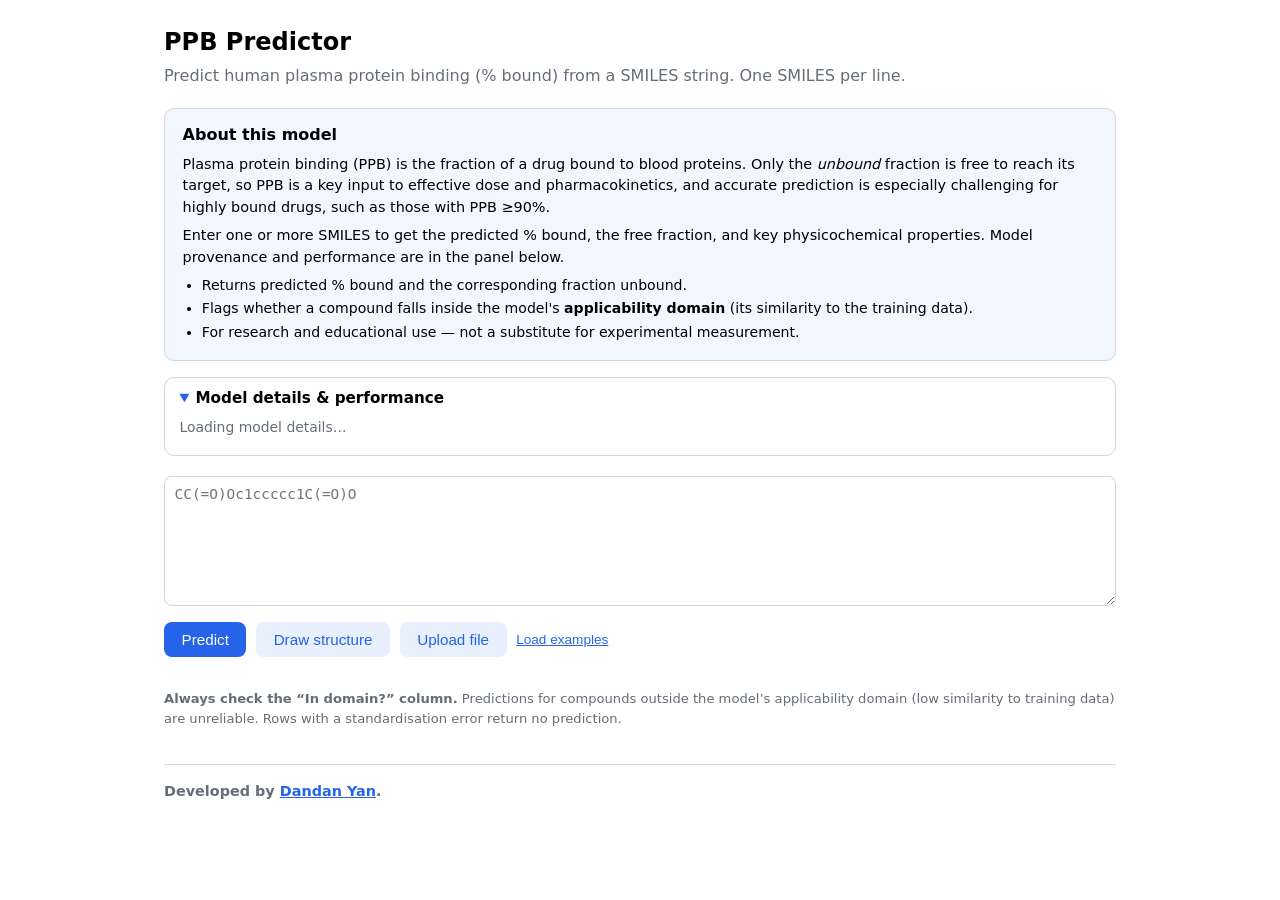
==== docs/index.html @ bd8d780d "Moved static pages out of container and to GitHub Pages" ====
<!doctype html>
<html lang="en">
<head>
<meta charset="utf-8" />
<meta name="viewport" content="width=device-width, initial-scale=1" />
<title>PPB Predictor — Plasma Protein Binding from SMILES</title>
<style>
  :root { color-scheme: light dark; --edge: #d0d7de; --muted: #656d76; --accent: #2563eb; }
  * { box-sizing: border-box; }
  body { font-family: system-ui, -apple-system, Segoe UI, Roboto, sans-serif;
         max-width: 1000px; margin: 0 auto; padding: 1.5rem; line-height: 1.5; }
  h1 { margin: 0 0 .25rem; font-size: 1.5rem; }
  p.sub { color: var(--muted); margin: 0 0 1.25rem; }
  textarea { width: 100%; min-height: 130px; font-family: ui-monospace, monospace;
             font-size: .9rem; padding: .6rem; border: 1px solid var(--edge); border-radius: 8px; }
  .row { display: flex; gap: .6rem; align-items: center; flex-wrap: wrap; margin: .6rem 0 1rem; }
  button { background: var(--accent); color: #fff; border: 0; border-radius: 8px;
           padding: .55rem 1.1rem; font-size: .95rem; cursor: pointer; }
  button.secondary { background: rgba(37,99,235,.10); color: var(--accent); }
  button:disabled { opacity: .6; cursor: default; }
  .link { background: none; color: var(--accent); padding: 0; font-size: .85rem; text-decoration: underline; }
  .results-wrap { overflow-x: auto; }
  table { border-collapse: collapse; width: 100%; font-size: .85rem; margin-top: 1rem; }
  th, td { border: 1px solid var(--edge); padding: .4rem .5rem; text-align: left; white-space: nowrap; }
  th { background: rgba(127,127,127,.08); cursor: help; }
  td.smiles { font-family: ui-monospace, monospace; max-width: 220px;
              overflow: hidden; text-overflow: ellipsis; }
  td.struct { padding: 2px; }
  td.struct svg { display: block; width: 120px; height: 80px; }
  td.num { text-align: right; font-variant-numeric: tabular-nums; }
  th.driver, td.driver { background: rgba(37,99,235,.09); }
  td.driver { font-weight: 600; color: var(--accent); }
  .pill { display: inline-block; padding: .1rem .5rem; border-radius: 999px; font-size: .74rem; font-weight: 600; }
  .in { background: #dcfce7; color: #166534; }
  .out { background: #fee2e2; color: #991b1b; }
  .bad { background: #fef9c3; color: #854d0e; }
  .b-high { background: #fee2e2; color: #991b1b; }
  .b-mod  { background: #fef9c3; color: #854d0e; }
  .b-low  { background: #dbeafe; color: #1e40af; }
  .note { color: var(--muted); font-size: .82rem; margin-top: 1rem; }
  .err { color: #991b1b; font-size: .9rem; }
  .intro { background: rgba(37,99,235,.06); border: 1px solid var(--edge);
           border-radius: 10px; padding: .9rem 1.1rem; margin: 0 0 1rem; }
  .intro h2 { font-size: 1rem; margin: 0 0 .4rem; }
  .intro p { margin: .4rem 0; font-size: .9rem; }
  .intro ul { margin: .4rem 0 0; padding-left: 1.2rem; font-size: .88rem; }
  .intro li { margin: .15rem 0; }
  details.card { border: 1px solid var(--edge); border-radius: 10px;
                 padding: .6rem .9rem; margin: 0 0 1.25rem; }
  details.card summary { cursor: pointer; font-weight: 600; font-size: .95rem; }
  /* Blue disclosure triangles so the expandable panels read as clickable. */
  details.card summary::marker,
  .legend summary::marker { color: var(--accent); }
  details.card summary::-webkit-details-marker,
  .legend summary::-webkit-details-marker { color: var(--accent); }
  details.card p { margin: .45rem 0; font-size: .87rem; }
  .perf { margin: .6rem 0 .2rem; }
  .perf h4 { margin: .7rem 0 .35rem; font-size: .8rem; color: var(--muted); font-weight: 600; }
  #parity { margin: .4rem 0 .2rem; }
  svg.parity { width: 100%; max-width: 480px; height: auto; display: block; }
  .legend { margin-top: .7rem; font-size: .8rem; color: var(--muted); }
  .legend summary { cursor: pointer; font-weight: 600; }
  .legend-body { margin-top: .4rem; }
  .legend b { color: inherit; font-weight: 600; }
  .sketcher { margin: 0 0 1rem; }
  #jsme_container { border: 1px solid var(--edge); border-radius: 8px; width: 380px; max-width: 100%; }
  .toolbar { display: flex; gap: .5rem; align-items: center; margin-top: 1rem; }
  footer { margin-top: 2.25rem; border-top: 1px solid var(--edge);
           padding-top: 1rem; font-size: .8rem; color: var(--muted); }
  footer a { color: var(--accent); }
  .dev { margin: 0 0 .5rem; font-size: .9rem; font-weight: 600; color: inherit; }
  .credits { margin: .4rem 0 0; padding-left: 1.1rem; }
  .credits li { margin: .2rem 0; }
</style>
</head>
<body>
  <h1>PPB Predictor</h1>
  <p class="sub">Predict human plasma protein binding (% bound) from a SMILES string.
     One SMILES per line.</p>

  <section class="intro">
    <h2>About this model</h2>
    <p>Plasma protein binding (PPB) is the fraction of a drug bound to blood
      proteins. Only the <em>unbound</em> fraction is free to reach its target,
      so PPB is a key input to effective dose and pharmacokinetics, and accurate prediction is especially challenging for highly bound drugs, such as those with PPB ≥90%.</p>
    <p>Enter one or more SMILES to get the predicted % bound, the free fraction,
      and key physicochemical properties. Model provenance and performance are in
      the panel below.</p>
    <ul>
      <li>Returns predicted % bound and the corresponding fraction unbound.</li>
      <li>Flags whether a compound falls inside the model's <strong>applicability
        domain</strong> (its similarity to the training data).</li>
      <li>For research and educational use — not a substitute for experimental
        measurement.</li>
    </ul>
  </section>

  <details class="card" open>
    <summary>Model details &amp; performance</summary>
    <div id="modelinfo"><p class="sub">Loading model details…</p></div>
  </details>

  <textarea id="input" spellcheck="false" placeholder="CC(=O)Oc1ccccc1C(=O)O"></textarea>
  <div class="row">
    <button id="go">Predict</button>
    <button class="secondary" id="draw" type="button">Draw structure</button>
    <button class="secondary" id="upload" type="button">Upload file</button>
    <button class="link" id="example" type="button">Load examples</button>
    <input id="file" type="file" accept=".smi,.csv,.txt" hidden />
    <span id="status" class="sub"></span>
  </div>

  <div class="sketcher" id="sketcher" style="display:none">
    <div id="jsme_container"></div>
    <div class="row" style="margin:.5rem 0 0">
      <button class="secondary" id="insert" type="button">Insert SMILES ↑</button>
      <span class="sub">Draw a molecule, then insert it into the box above.</span>
    </div>
  </div>

  <div id="error" class="err"></div>

  <div class="toolbar" id="toolbar" style="display:none">
    <button class="secondary" id="csv" type="button">Download CSV</button>
    <span id="status2" class="sub"></span>
  </div>
  <div class="results-wrap"><div id="results"></div></div>
  <details class="legend" id="legend" style="display:none">
    <summary>Column guide</summary>
    <div class="legend-body">
      <b>PPB (% bound)</b>: predicted % bound (0–100); banded Low/Moderate/High (≥90% = high).
      <b>Unbound (%)</b>: 100 − PPB.
      <b>MW</b> mol. weight · <b>LogP</b> lipophilicity (key PPB driver) · <b>TPSA</b> polar surface area (Å²).
      <b>Max train similarity</b>: Tanimoto (0–1) to nearest training compound.
      <b>In domain?</b>: clears the applicability-domain threshold.
    </div>
  </details>

  <p class="note">
    <strong>Always check the “In domain?” column.</strong> Predictions for compounds
    outside the model’s applicability domain (low similarity to training data) are
    unreliable. Rows with a standardisation error return no prediction.
  </p>

  <footer id="footer">
    <p class="dev">Developed by
      <a href="https://github.com/ddyan7" target="_blank" rel="noopener">Dandan Yan</a>.</p>
    <span id="provenance"></span>
  </footer>

<script>
const EXAMPLES = [
  "CC(=O)Oc1ccccc1C(=O)O",          // aspirin
  "CC(C)Cc1ccc(cc1)C(C)C(=O)O",     // ibuprofen
  "CN1C=NC2=C1C(=O)N(C(=O)N2C)C",   // caffeine
];

const $ = (id) => document.getElementById(id);

// The static UI is hosted on GitHub Pages; the API runs in Azure Container Apps.
// Anything but localhost → the Azure app; localhost → a local uvicorn for dev.
const API_BASE = /^(localhost|127\.0\.0\.1)$/.test(location.hostname)
    ? "http://localhost:7860"                       // local dev (uvicorn)
    : "https://ppb-model-app.salmonrock-114cd24a.australiasoutheast.azurecontainerapps.io";
const api = (path) => API_BASE + path;

// ---- JSME structure editor (loaded from CDN; see <script src> below) ----------
function jsmeOnLoad() {
  window.__jsmeReady = true;
  if (window.__jsmeWantShow) initJsme();
}
function initJsme() {
  if (window.__jsmeApplet || typeof JSApplet === "undefined") return;
  window.__jsmeApplet = new JSApplet.JSME("jsme_container", "380px", "300px", { options: "newLook" });
}
$("draw").addEventListener("click", () => {
  const box = $("sketcher");
  const show = box.style.display === "none";
  box.style.display = show ? "block" : "none";
  $("draw").textContent = show ? "Hide editor" : "Draw structure";
  if (show) { window.__jsmeReady ? initJsme() : (window.__jsmeWantShow = true); }
});
$("insert").addEventListener("click", () => {
  if (!window.__jsmeApplet) return;
  const smi = window.__jsmeApplet.smiles();
  if (!smi) return;
  const ta = $("input");
  ta.value = ta.value.trim() ? ta.value.replace(/\s*$/, "") + "\n" + smi : smi;
});

// ---- File upload (.smi / .csv / .txt): take first token per line -------------
$("upload").addEventListener("click", () => $("file").click());
$("file").addEventListener("change", async (e) => {
  const f = e.target.files[0];
  if (!f) return;
  const text = await f.text();
  let smis = text.split(/\r?\n/).map(l => l.trim()).filter(Boolean)
                 .map(l => l.split(/[,\t\s]+/)[0]).filter(Boolean);
  if (smis.length && /^smiles$/i.test(smis[0])) smis.shift();  // drop a header
  $("input").value = smis.join("\n");
  $("status").textContent = `Loaded ${smis.length} SMILES from ${f.name}`;
  e.target.value = "";
});

$("example").addEventListener("click", () => { $("input").value = EXAMPLES.join("\n"); });

// ---- Model details panel ------------------------------------------------------
async function loadModelInfo() {
  try {
    const r = await fetch(api("/api/model-info"));
    if (!r.ok) return;
    const m = await r.json();
    $("modelinfo").innerHTML = `
      <p><strong>Target:</strong> ${m.target}</p>
      <p><strong>Method:</strong> ${m.method}</p>
      <p><strong>Training data:</strong> ${m.training_data} — ${m.n_train} molecules.</p>
      ${perfChart(m.metrics, m.test_set, m.conformal_coverage)}
      <p><a href="${API_BASE}/docs" target="_blank" rel="noopener">REST API documentation</a>
         · Code: ${m.license_code} · Data: ${m.license_data}</p>`;
    renderParity();  // fills the #parity container from the held-out test points
    const repoLink = /github\.com\/.+/.test(m.repo)
      ? ` · <a href="${m.repo}" target="_blank" rel="noopener">Source code</a>` : "";
    const credits = (m.attribution || []).map(a => `<li>${a}</li>`).join("");
    $("provenance").innerHTML =
      `${m.citation}${repoLink}` +
      (credits ? `<ul class="credits">${credits}</ul>` : "");
  } catch (e) { /* non-fatal */ }
}

// Performance layout: the predicted-vs-observed parity plot (filled by
// renderParity) plus a one-line error summary. Three metrics don't warrant a
// chart, so they're stated inline.
function perfChart(t, testSet, calib) {
  return `
    <div class="perf">
      <h4>Predicted vs. observed, log fraction unbound — held-out ${testSet}</h4>
      <div id="parity"></div>
      <p class="sub">Held-out error (% bound): MAE ${t.MAE}, RMSE ${t.RMSE},
         Spearman ρ ${t.Spearman}; high-binding (≥90%) MAE ${t.high_binding_MAE}.
         Calibration ${calib}.</p>
    </div>`;
}

// Draw a parity (predicted-vs-observed) scatter from the real test points.
// Colours follow the page text (currentColor) so it works in light/dark.
async function renderParity() {
  const el = $("parity");
  if (!el) return;
  let data;
  try {
    const r = await fetch("parity_test.json");
    if (!r.ok) return;
    data = await r.json();
  } catch (e) { return; }

  // Plot in log10(fraction unbound): fu = (100 - PPB)/100. This is the standard
  // PPB space — it spreads the dense high-binding region along the diagonal
  // instead of crushing it into a corner. More negative = more strongly bound.
  const logfu = ppb => Math.log10(Math.min(1, Math.max(1e-4, (100 - ppb) / 100)));
  const lo = data.points.map(([o]) => logfu(o));
  const lp = data.points.map(([, p]) => logfu(p));
  const axMin = Math.max(-4, Math.floor(Math.min(...lo, ...lp)));  // e.g. -3

  const W = 470, H = 360, ml = 50, mr = 14, mt = 14, mb = 46;
  const pw = W - ml - mr, ph = H - mt - mb;
  const sx = v => ml + ((v - axMin) / (0 - axMin)) * pw;   // axMin→left, 0→right
  const sy = v => mt + (1 - (v - axMin) / (0 - axMin)) * ph; // 0→top, axMin→bottom
  const ticks = [];
  for (let t = axMin; t <= 0; t++) ticks.push(t);

  const grid = ticks.map(t => `
    <line x1="${sx(t)}" y1="${mt}" x2="${sx(t)}" y2="${mt + ph}" class="grid"/>
    <line x1="${ml}" y1="${sy(t)}" x2="${ml + pw}" y2="${sy(t)}" class="grid"/>
    <text x="${sx(t)}" y="${mt + ph + 16}" text-anchor="middle" class="ax">${t}</text>
    <text x="${ml - 8}" y="${sy(t) + 4}" text-anchor="end" class="ax">${t}</text>`).join("");
  // Opacity encodes distance from training data (max similarity): points less
  // similar to the training set are fainter, so "how far out of domain" is visible
  // continuously, while hue (blue/orange) still marks the in/out AD decision.
  const pts = data.points.map(([o, p, ad, sim]) => {
    const op = Math.max(0.2, Math.min(0.85, 0.2 + 0.65 * (sim ?? 0)));
    return `<circle cx="${sx(logfu(p)).toFixed(1)}" cy="${sy(logfu(o)).toFixed(1)}" r="3" ` +
           `class="pt${ad ? "" : " out"}" style="fill-opacity:${op.toFixed(2)}"/>`;
  }).join("");
  const m = data.metrics;

  el.innerHTML = `
  <svg viewBox="0 0 ${W} ${H}" class="parity" role="img"
       aria-label="Predicted versus observed log fraction-unbound parity plot on the held-out test set">
    <style>
      .parity .grid { stroke: currentColor; stroke-opacity: .12; }
      .parity .ax { fill: currentColor; font-size: 11px; opacity: .8; }
      .parity .axlab { fill: currentColor; font-size: 12px; font-weight: 600; }
      .parity .ident { stroke: #dc2626; stroke-width: 2; stroke-dasharray: 6 5; }
      .parity .pt { fill: #2563eb; fill-opacity: .5; }
      .parity .pt.out { fill: #f59e0b; fill-opacity: .65; }
      .parity .legbox { fill: currentColor; fill-opacity: .06; stroke: currentColor; stroke-opacity: .25; }
    </style>
    ${grid}
    <rect x="${ml}" y="${mt}" width="${pw}" height="${ph}" fill="none" stroke="currentColor" stroke-opacity=".3"/>
    <line x1="${sx(axMin)}" y1="${sy(axMin)}" x2="${sx(0)}" y2="${sy(0)}" class="ident"/>
    ${pts}
    <text class="axlab" x="${ml + pw / 2}" y="${H - 8}" text-anchor="middle">Predicted log₁₀(fu)</text>
    <text class="axlab" transform="translate(13 ${mt + ph / 2}) rotate(-90)" text-anchor="middle">Observed log₁₀(fu)</text>
    <rect class="legbox" x="${ml + pw - 150}" y="${mt + ph - 58}" width="140" height="50" rx="6"/>
    <text class="ax" x="${ml + pw - 140}" y="${mt + ph - 38}">R² = ${m.R2_logfu}</text>
    <text class="ax" x="${ml + pw - 140}" y="${mt + ph - 20}">RMSE = ${m.RMSE_logfu} log units</text>
  </svg>
  <p class="sub" style="margin-top:.3rem">n=${data.n} held-out test, log₁₀(fu);
     toward −4 (bottom-left) = more strongly bound. Dashed = perfect prediction. Orange =
     out-of-domain (${m.n_out}; they scatter more, MAE ${m.MAE_out} vs ${m.MAE_in});
     fainter = less similar to training.</p>`;
}
loadModelInfo();

// ---- Prediction ---------------------------------------------------------------
$("go").addEventListener("click", async () => {
  const smiles = $("input").value.split("\n").map(s => s.trim()).filter(Boolean);
  $("error").textContent = "";
  clearResults();
  if (!smiles.length) { $("error").textContent = "Enter at least one SMILES."; return; }

  $("go").disabled = true;
  $("status").textContent = "Predicting…";
  try {
    const resp = await fetch(api("/api/predict"), {
      method: "POST",
      headers: { "Content-Type": "application/json" },
      body: JSON.stringify({ smiles }),
    });
    if (!resp.ok) {
      const body = await resp.json().catch(() => ({}));
      throw new Error(body.detail || `Request failed (${resp.status})`);
    }
    const data = await resp.json();
    window.__lastRows = data.predictions;
    render(data.predictions);
    $("status").textContent = "";
    $("status2").textContent = `${data.count} prediction(s)`;
  } catch (e) {
    $("error").textContent = e.message;
    $("status").textContent = "";
  } finally {
    $("go").disabled = false;
  }
});

function clearResults() {
  $("results").innerHTML = "";
  $("toolbar").style.display = "none";
  $("legend").style.display = "none";
  $("status2").textContent = "";
}

function fmt(x, digits) {
  return (x === null || x === undefined) ? "—" : Number(x).toFixed(digits);
}
// fraction (0–1) → percent, preserving null so fmt() can show a dash.
function pct(x) { return (x === null || x === undefined) ? null : x * 100; }

function band(v) {
  if (v === null || v === undefined) return "";
  if (v >= 90) return `<span class="pill b-high">High</span>`;
  if (v >= 70) return `<span class="pill b-mod">Moderate</span>`;
  return `<span class="pill b-low">Low</span>`;
}
function domainCell(row) {
  if (row.status !== "ok") return `<span class="pill bad">error</span>`;
  return row.in_applicability_domain
    ? `<span class="pill in">yes</span>`
    : `<span class="pill out">no</span>`;
}
function structCell(row) {
  return row.svg ? `<td class="struct">${row.svg}</td>` : `<td class="struct">—</td>`;
}

function render(rows) {
  const head = `<tr>
    <th title="2D depiction of the standardised molecule">Structure</th>
    <th title="Input SMILES">SMILES</th>
    <th title="Predicted percent bound to plasma proteins (0–100%)">PPB (% bound)</th>
    <th title="Free, pharmacologically active fraction = 100 − PPB">Unbound (%)</th>
    <th title="Molecular weight (g/mol)">MW</th>
    <th class="driver" title="Calculated lipophilicity (Crippen MolLogP) — the dominant PPB driver">LogP</th>
    <th title="Topological polar surface area (Å²)">TPSA</th>
    <th title="Max Tanimoto similarity (0–1) to any training molecule">Max train similarity</th>
    <th title="Within the model's applicability domain?">In domain?</th>
    <th title="SMILES standardisation result">Status</th></tr>`;
  const body = rows.map(r => `<tr>
    ${structCell(r)}
    <td class="smiles" title="${escapeHtml(r.input_smiles)}">${escapeHtml(r.input_smiles)}</td>
    <td class="num">${fmt(r.predicted_ppb, 1)} ${band(r.predicted_ppb)}</td>
    <td class="num">${fmt(pct(r.predicted_fraction_unbound), 1)}</td>
    <td class="num">${fmt(r.mw, 1)}</td>
    <td class="num driver">${fmt(r.logp, 2)}</td>
    <td class="num">${fmt(r.tpsa, 1)}</td>
    <td class="num">${fmt(r.max_training_similarity, 2)}</td>
    <td>${domainCell(r)}</td>
    <td>${escapeHtml(r.status)}</td></tr>`).join("");
  $("results").innerHTML = `<table>${head}${body}</table>`;
  $("toolbar").style.display = "flex";
  $("legend").style.display = "block";
}

// ---- CSV export ---------------------------------------------------------------
// One source of truth for CSV column names and their definitions (the same
// meanings shown as table tooltips / the on-page legend). ASCII-only so the
// comment header stays clean in Excel and other CSV readers.
const COL_DEFS = {
  input_smiles: "The SMILES you submitted",
  predicted_ppb: "Predicted percent bound to plasma proteins (0-100)",
  unbound_percent: "Free, pharmacologically active fraction = 100 - PPB",
  mw: "Molecular weight (g/mol)",
  logp: "Calculated lipophilicity (Crippen MolLogP); the dominant PPB driver",
  tpsa: "Topological polar surface area (Angstrom^2)",
  max_training_similarity: "Max Tanimoto similarity (0-1) to any training molecule",
  in_applicability_domain: "Within the applicability domain? predictions outside are unreliable",
  status: "SMILES standardisation result (ok / error code)",
};

$("csv").addEventListener("click", () => {
  const rows = window.__lastRows;
  if (!rows || !rows.length) return;
  const cols = Object.keys(COL_DEFS);
  const cell = (v) => {
    const s = (v === null || v === undefined) ? "" : String(v);
    return /[",\n]/.test(s) ? `"${s.replace(/"/g, '""')}"` : s;
  };
  const lines = rows.map(r => {
    const v = {
      input_smiles: r.input_smiles,
      predicted_ppb: r.predicted_ppb == null ? "" : r.predicted_ppb.toFixed(2),
      unbound_percent: r.predicted_fraction_unbound == null ? "" : (r.predicted_fraction_unbound * 100).toFixed(1),
      mw: r.mw ?? "", logp: r.logp ?? "", tpsa: r.tpsa ?? "",
      max_training_similarity: r.max_training_similarity == null ? "" : r.max_training_similarity.toFixed(3),
      in_applicability_domain: r.in_applicability_domain,
      status: r.status,
    };
    return cols.map(c => cell(v[c])).join(",");
  });
  // Prepend '#'-prefixed column definitions (pandas: read_csv(comment='#')).
  const legend = cols.map(c => `# ${c}: ${COL_DEFS[c]}`).join("\n");
  const csv = legend + "\n" + cols.join(",") + "\n" + lines.join("\n");
  const a = document.createElement("a");
  a.href = URL.createObjectURL(new Blob([csv], { type: "text/csv" }));
  a.download = "ppb_predictions.csv";
  a.click();
  URL.revokeObjectURL(a.href);
});

function escapeHtml(s) {
  return String(s).replace(/[&<>"']/g, c =>
    ({ "&": "&amp;", "<": "&lt;", ">": "&gt;", '"': "&quot;", "'": "&#39;" }[c]));
}
</script>
<script type="text/javascript" src="https://jsme-editor.github.io/dist/jsme/jsme.nocache.js"></script>
</body>
</html>
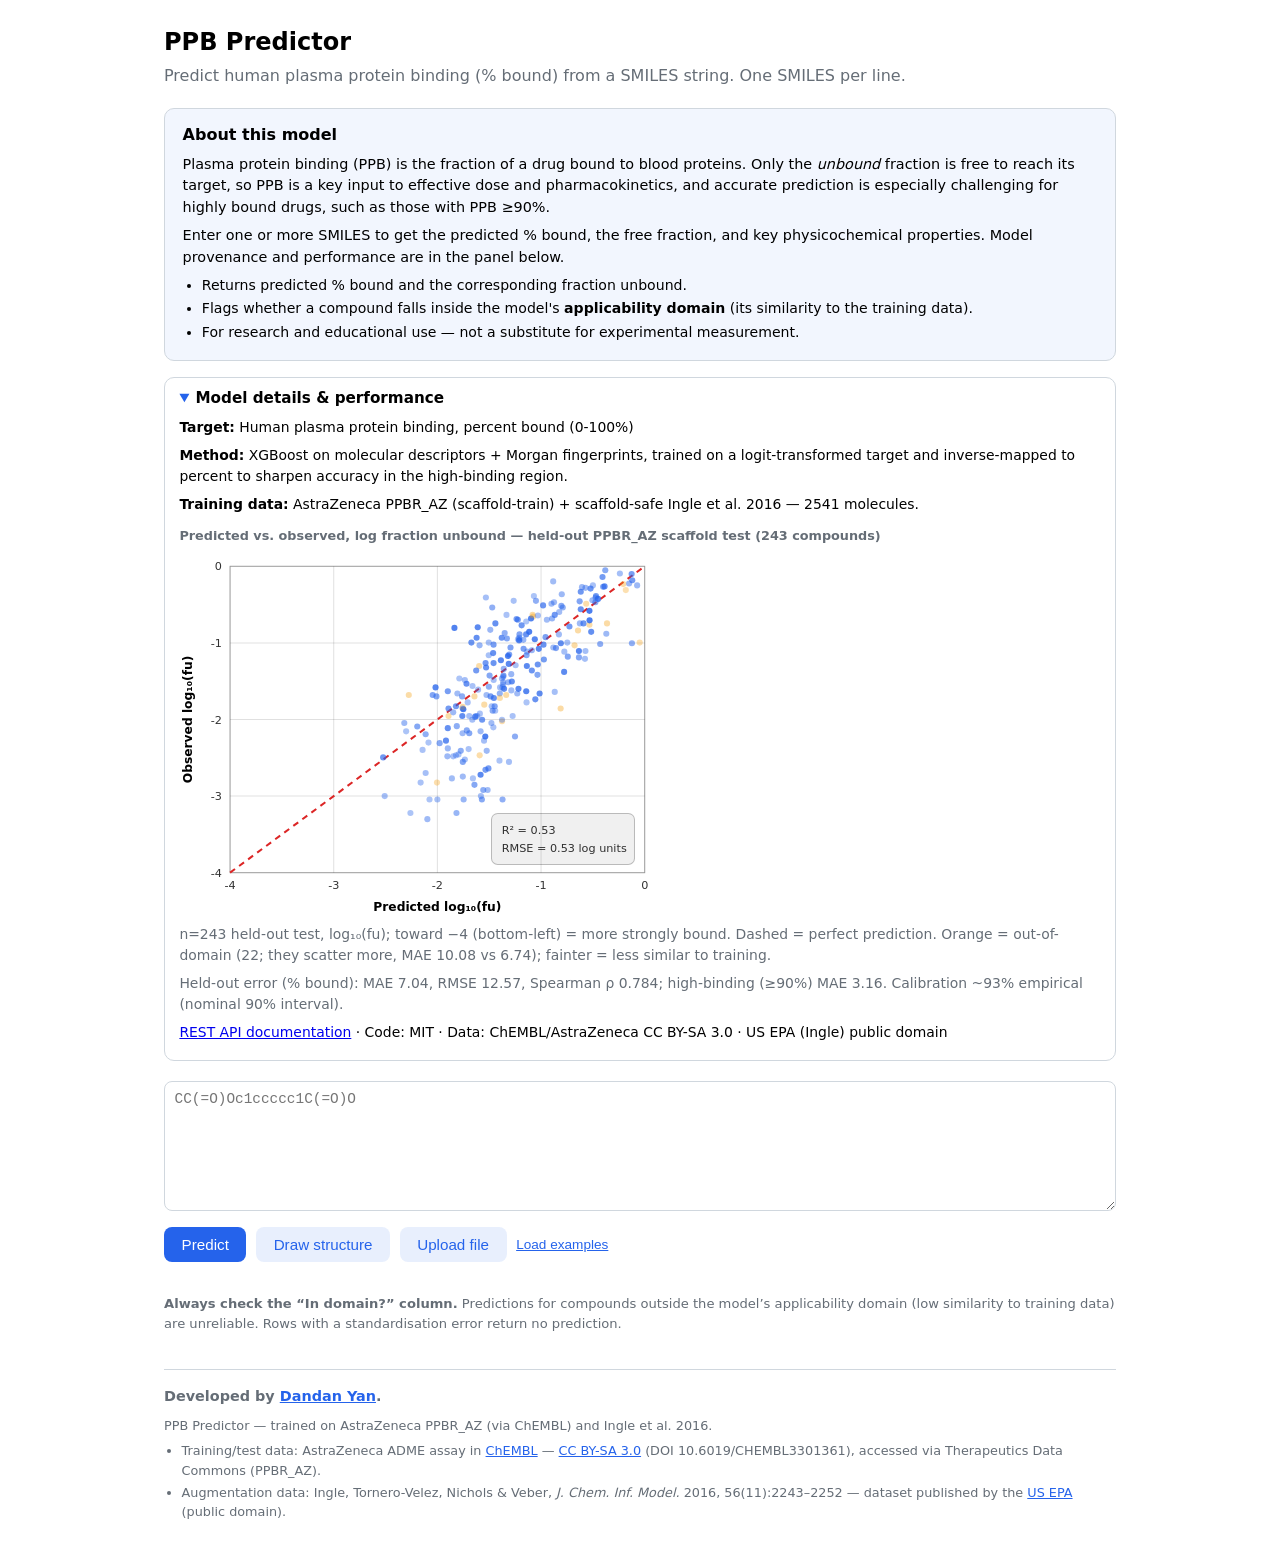
==== commit 2e6c881c: "Add model info to static files" ====
--- a/docs/index.html
+++ b/docs/index.html
@@ -164,6 +164,11 @@
     : "https://ppb-model-app.salmonrock-114cd24a.australiasoutheast.azurecontainerapps.io";
 const api = (path) => API_BASE + path;
 
+// Warm up the scale-to-zero Container App as early as possible (on page load) so
+// the first real prediction doesn't pay the cold-start image pull. Fire-and-forget;
+// failures are ignored (e.g. the API is briefly waking).
+fetch(api("/api/health"), { method: "GET", cache: "no-store" }).catch(() => {});
+
 // ---- JSME structure editor (loaded from CDN; see <script src> below) ----------
 function jsmeOnLoad() {
   window.__jsmeReady = true;
@@ -205,9 +210,12 @@
 $("example").addEventListener("click", () => { $("input").value = EXAMPLES.join("\n"); });
 
 // ---- Model details panel ------------------------------------------------------
+// Model provenance/metrics are static, so they're served from docs/model_info.json
+// (generated by scripts/export_model_info.py) rather than the API — the panel renders
+// instantly and doesn't depend on the Container App being awake.
 async function loadModelInfo() {
   try {
-    const r = await fetch(api("/api/model-info"));
+    const r = await fetch("model_info.json");
     if (!r.ok) return;
     const m = await r.json();
     $("modelinfo").innerHTML = `
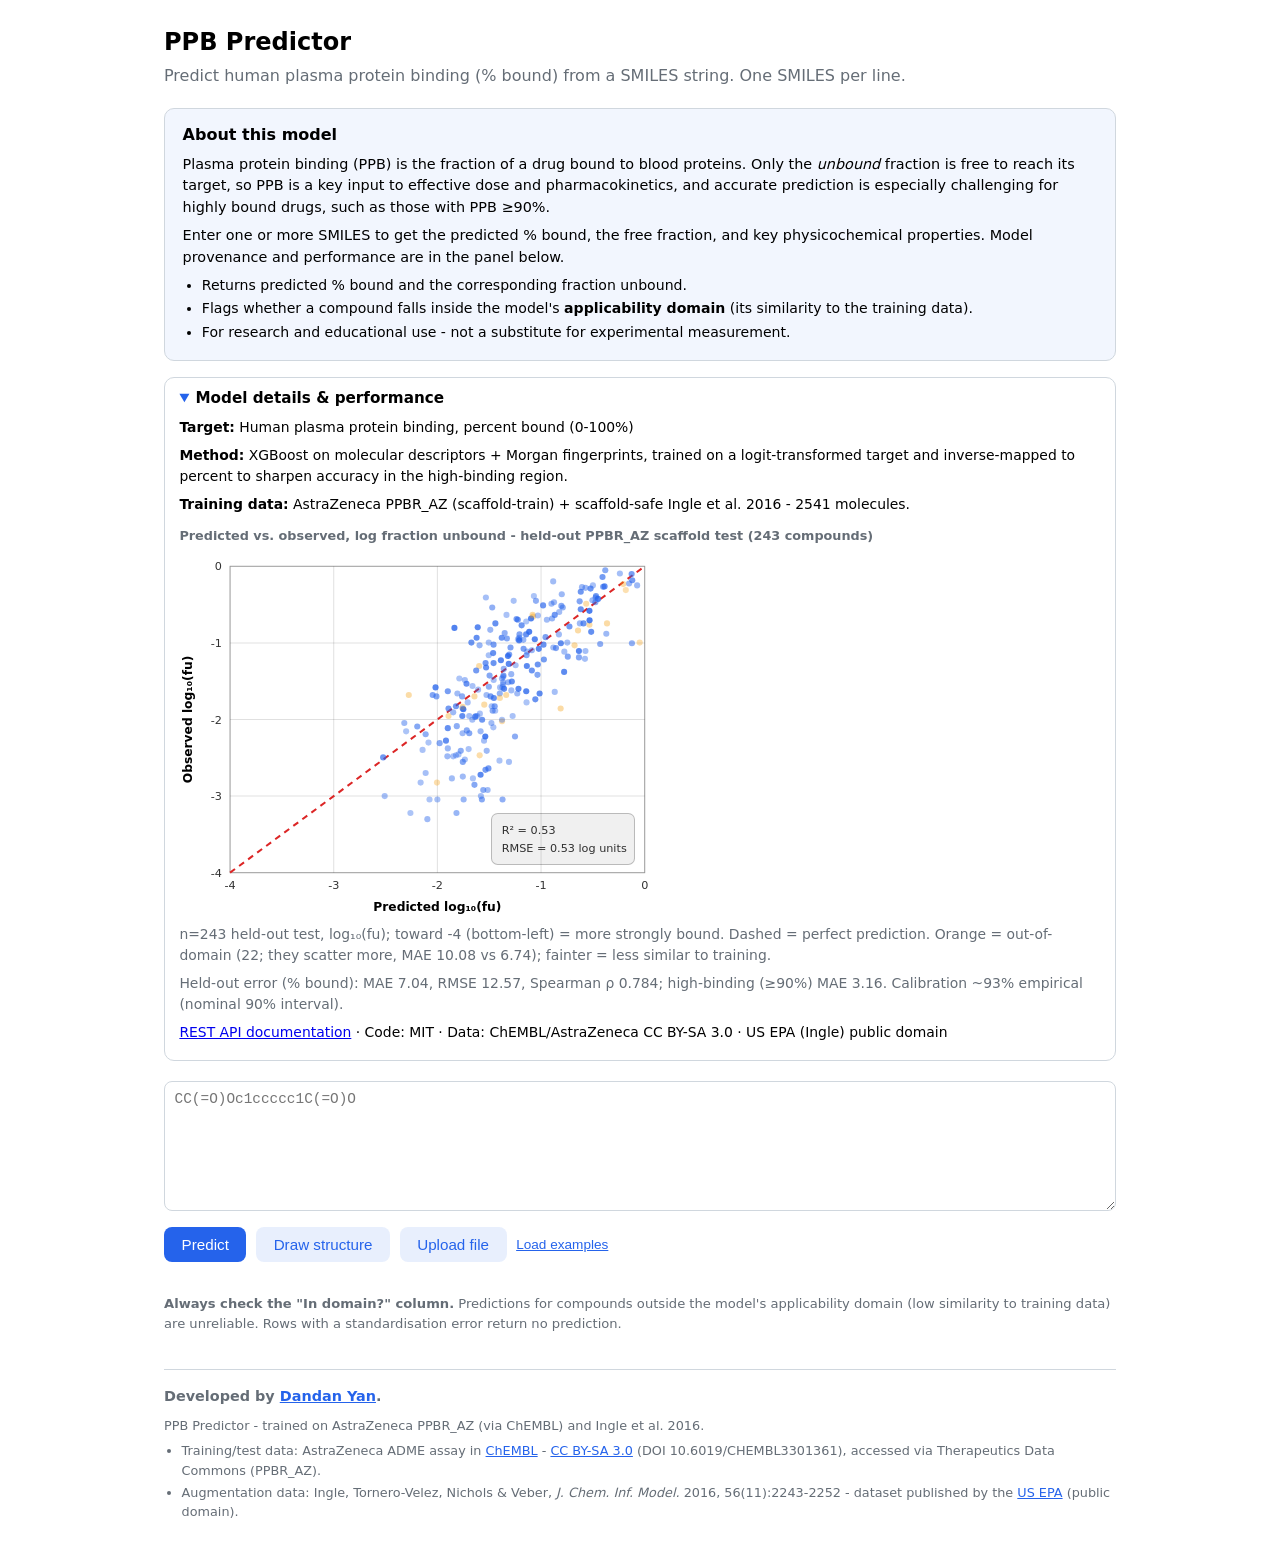
==== commit fc0690ac: "Split frontend into separate files and general cleanup" ====
--- a/docs/index.html
+++ b/docs/index.html
@@ -3,75 +3,8 @@
 <head>
 <meta charset="utf-8" />
 <meta name="viewport" content="width=device-width, initial-scale=1" />
-<title>PPB Predictor — Plasma Protein Binding from SMILES</title>
-<style>
-  :root { color-scheme: light dark; --edge: #d0d7de; --muted: #656d76; --accent: #2563eb; }
-  * { box-sizing: border-box; }
-  body { font-family: system-ui, -apple-system, Segoe UI, Roboto, sans-serif;
-         max-width: 1000px; margin: 0 auto; padding: 1.5rem; line-height: 1.5; }
-  h1 { margin: 0 0 .25rem; font-size: 1.5rem; }
-  p.sub { color: var(--muted); margin: 0 0 1.25rem; }
-  textarea { width: 100%; min-height: 130px; font-family: ui-monospace, monospace;
-             font-size: .9rem; padding: .6rem; border: 1px solid var(--edge); border-radius: 8px; }
-  .row { display: flex; gap: .6rem; align-items: center; flex-wrap: wrap; margin: .6rem 0 1rem; }
-  button { background: var(--accent); color: #fff; border: 0; border-radius: 8px;
-           padding: .55rem 1.1rem; font-size: .95rem; cursor: pointer; }
-  button.secondary { background: rgba(37,99,235,.10); color: var(--accent); }
-  button:disabled { opacity: .6; cursor: default; }
-  .link { background: none; color: var(--accent); padding: 0; font-size: .85rem; text-decoration: underline; }
-  .results-wrap { overflow-x: auto; }
-  table { border-collapse: collapse; width: 100%; font-size: .85rem; margin-top: 1rem; }
-  th, td { border: 1px solid var(--edge); padding: .4rem .5rem; text-align: left; white-space: nowrap; }
-  th { background: rgba(127,127,127,.08); cursor: help; }
-  td.smiles { font-family: ui-monospace, monospace; max-width: 220px;
-              overflow: hidden; text-overflow: ellipsis; }
-  td.struct { padding: 2px; }
-  td.struct svg { display: block; width: 120px; height: 80px; }
-  td.num { text-align: right; font-variant-numeric: tabular-nums; }
-  th.driver, td.driver { background: rgba(37,99,235,.09); }
-  td.driver { font-weight: 600; color: var(--accent); }
-  .pill { display: inline-block; padding: .1rem .5rem; border-radius: 999px; font-size: .74rem; font-weight: 600; }
-  .in { background: #dcfce7; color: #166534; }
-  .out { background: #fee2e2; color: #991b1b; }
-  .bad { background: #fef9c3; color: #854d0e; }
-  .b-high { background: #fee2e2; color: #991b1b; }
-  .b-mod  { background: #fef9c3; color: #854d0e; }
-  .b-low  { background: #dbeafe; color: #1e40af; }
-  .note { color: var(--muted); font-size: .82rem; margin-top: 1rem; }
-  .err { color: #991b1b; font-size: .9rem; }
-  .intro { background: rgba(37,99,235,.06); border: 1px solid var(--edge);
-           border-radius: 10px; padding: .9rem 1.1rem; margin: 0 0 1rem; }
-  .intro h2 { font-size: 1rem; margin: 0 0 .4rem; }
-  .intro p { margin: .4rem 0; font-size: .9rem; }
-  .intro ul { margin: .4rem 0 0; padding-left: 1.2rem; font-size: .88rem; }
-  .intro li { margin: .15rem 0; }
-  details.card { border: 1px solid var(--edge); border-radius: 10px;
-                 padding: .6rem .9rem; margin: 0 0 1.25rem; }
-  details.card summary { cursor: pointer; font-weight: 600; font-size: .95rem; }
-  /* Blue disclosure triangles so the expandable panels read as clickable. */
-  details.card summary::marker,
-  .legend summary::marker { color: var(--accent); }
-  details.card summary::-webkit-details-marker,
-  .legend summary::-webkit-details-marker { color: var(--accent); }
-  details.card p { margin: .45rem 0; font-size: .87rem; }
-  .perf { margin: .6rem 0 .2rem; }
-  .perf h4 { margin: .7rem 0 .35rem; font-size: .8rem; color: var(--muted); font-weight: 600; }
-  #parity { margin: .4rem 0 .2rem; }
-  svg.parity { width: 100%; max-width: 480px; height: auto; display: block; }
-  .legend { margin-top: .7rem; font-size: .8rem; color: var(--muted); }
-  .legend summary { cursor: pointer; font-weight: 600; }
-  .legend-body { margin-top: .4rem; }
-  .legend b { color: inherit; font-weight: 600; }
-  .sketcher { margin: 0 0 1rem; }
-  #jsme_container { border: 1px solid var(--edge); border-radius: 8px; width: 380px; max-width: 100%; }
-  .toolbar { display: flex; gap: .5rem; align-items: center; margin-top: 1rem; }
-  footer { margin-top: 2.25rem; border-top: 1px solid var(--edge);
-           padding-top: 1rem; font-size: .8rem; color: var(--muted); }
-  footer a { color: var(--accent); }
-  .dev { margin: 0 0 .5rem; font-size: .9rem; font-weight: 600; color: inherit; }
-  .credits { margin: .4rem 0 0; padding-left: 1.1rem; }
-  .credits li { margin: .2rem 0; }
-</style>
+<title>PPB Predictor - Plasma Protein Binding from SMILES</title>
+<link rel="stylesheet" href="styles.css" />
 </head>
 <body>
   <h1>PPB Predictor</h1>
@@ -90,7 +23,7 @@
       <li>Returns predicted % bound and the corresponding fraction unbound.</li>
       <li>Flags whether a compound falls inside the model's <strong>applicability
         domain</strong> (its similarity to the training data).</li>
-      <li>For research and educational use — not a substitute for experimental
+      <li>For research and educational use - not a substitute for experimental
         measurement.</li>
     </ul>
   </section>
@@ -128,17 +61,17 @@
   <details class="legend" id="legend" style="display:none">
     <summary>Column guide</summary>
     <div class="legend-body">
-      <b>PPB (% bound)</b>: predicted % bound (0–100); banded Low/Moderate/High (≥90% = high).
-      <b>Unbound (%)</b>: 100 − PPB.
+      <b>PPB (% bound)</b>: predicted % bound (0-100); banded Low/Moderate/High (≥90% = high).
+      <b>Unbound (%)</b>: 100 - PPB.
       <b>MW</b> mol. weight · <b>LogP</b> lipophilicity (key PPB driver) · <b>TPSA</b> polar surface area (Å²).
-      <b>Max train similarity</b>: Tanimoto (0–1) to nearest training compound.
+      <b>Max train similarity</b>: Tanimoto (0-1) to nearest training compound.
       <b>In domain?</b>: clears the applicability-domain threshold.
     </div>
   </details>
 
   <p class="note">
-    <strong>Always check the “In domain?” column.</strong> Predictions for compounds
-    outside the model’s applicability domain (low similarity to training data) are
+    <strong>Always check the "In domain?" column.</strong> Predictions for compounds
+    outside the model's applicability domain (low similarity to training data) are
     unreliable. Rows with a standardisation error return no prediction.
   </p>
 
@@ -148,318 +81,7 @@
     <span id="provenance"></span>
   </footer>
 
-<script>
-const EXAMPLES = [
-  "CC(=O)Oc1ccccc1C(=O)O",          // aspirin
-  "CC(C)Cc1ccc(cc1)C(C)C(=O)O",     // ibuprofen
-  "CN1C=NC2=C1C(=O)N(C(=O)N2C)C",   // caffeine
-];
-
-const $ = (id) => document.getElementById(id);
-
-// The static UI is hosted on GitHub Pages; the API runs in Azure Container Apps.
-// Anything but localhost → the Azure app; localhost → a local uvicorn for dev.
-const API_BASE = /^(localhost|127\.0\.0\.1)$/.test(location.hostname)
-    ? "http://localhost:7860"                       // local dev (uvicorn)
-    : "https://ppb-model-app.salmonrock-114cd24a.australiasoutheast.azurecontainerapps.io";
-const api = (path) => API_BASE + path;
-
-// Warm up the scale-to-zero Container App as early as possible (on page load) so
-// the first real prediction doesn't pay the cold-start image pull. Fire-and-forget;
-// failures are ignored (e.g. the API is briefly waking).
-fetch(api("/api/health"), { method: "GET", cache: "no-store" }).catch(() => {});
-
-// ---- JSME structure editor (loaded from CDN; see <script src> below) ----------
-function jsmeOnLoad() {
-  window.__jsmeReady = true;
-  if (window.__jsmeWantShow) initJsme();
-}
-function initJsme() {
-  if (window.__jsmeApplet || typeof JSApplet === "undefined") return;
-  window.__jsmeApplet = new JSApplet.JSME("jsme_container", "380px", "300px", { options: "newLook" });
-}
-$("draw").addEventListener("click", () => {
-  const box = $("sketcher");
-  const show = box.style.display === "none";
-  box.style.display = show ? "block" : "none";
-  $("draw").textContent = show ? "Hide editor" : "Draw structure";
-  if (show) { window.__jsmeReady ? initJsme() : (window.__jsmeWantShow = true); }
-});
-$("insert").addEventListener("click", () => {
-  if (!window.__jsmeApplet) return;
-  const smi = window.__jsmeApplet.smiles();
-  if (!smi) return;
-  const ta = $("input");
-  ta.value = ta.value.trim() ? ta.value.replace(/\s*$/, "") + "\n" + smi : smi;
-});
-
-// ---- File upload (.smi / .csv / .txt): take first token per line -------------
-$("upload").addEventListener("click", () => $("file").click());
-$("file").addEventListener("change", async (e) => {
-  const f = e.target.files[0];
-  if (!f) return;
-  const text = await f.text();
-  let smis = text.split(/\r?\n/).map(l => l.trim()).filter(Boolean)
-                 .map(l => l.split(/[,\t\s]+/)[0]).filter(Boolean);
-  if (smis.length && /^smiles$/i.test(smis[0])) smis.shift();  // drop a header
-  $("input").value = smis.join("\n");
-  $("status").textContent = `Loaded ${smis.length} SMILES from ${f.name}`;
-  e.target.value = "";
-});
-
-$("example").addEventListener("click", () => { $("input").value = EXAMPLES.join("\n"); });
-
-// ---- Model details panel ------------------------------------------------------
-// Model provenance/metrics are static, so they're served from docs/model_info.json
-// (generated by scripts/export_model_info.py) rather than the API — the panel renders
-// instantly and doesn't depend on the Container App being awake.
-async function loadModelInfo() {
-  try {
-    const r = await fetch("model_info.json");
-    if (!r.ok) return;
-    const m = await r.json();
-    $("modelinfo").innerHTML = `
-      <p><strong>Target:</strong> ${m.target}</p>
-      <p><strong>Method:</strong> ${m.method}</p>
-      <p><strong>Training data:</strong> ${m.training_data} — ${m.n_train} molecules.</p>
-      ${perfChart(m.metrics, m.test_set, m.conformal_coverage)}
-      <p><a href="${API_BASE}/docs" target="_blank" rel="noopener">REST API documentation</a>
-         · Code: ${m.license_code} · Data: ${m.license_data}</p>`;
-    renderParity();  // fills the #parity container from the held-out test points
-    const repoLink = /github\.com\/.+/.test(m.repo)
-      ? ` · <a href="${m.repo}" target="_blank" rel="noopener">Source code</a>` : "";
-    const credits = (m.attribution || []).map(a => `<li>${a}</li>`).join("");
-    $("provenance").innerHTML =
-      `${m.citation}${repoLink}` +
-      (credits ? `<ul class="credits">${credits}</ul>` : "");
-  } catch (e) { /* non-fatal */ }
-}
-
-// Performance layout: the predicted-vs-observed parity plot (filled by
-// renderParity) plus a one-line error summary. Three metrics don't warrant a
-// chart, so they're stated inline.
-function perfChart(t, testSet, calib) {
-  return `
-    <div class="perf">
-      <h4>Predicted vs. observed, log fraction unbound — held-out ${testSet}</h4>
-      <div id="parity"></div>
-      <p class="sub">Held-out error (% bound): MAE ${t.MAE}, RMSE ${t.RMSE},
-         Spearman ρ ${t.Spearman}; high-binding (≥90%) MAE ${t.high_binding_MAE}.
-         Calibration ${calib}.</p>
-    </div>`;
-}
-
-// Draw a parity (predicted-vs-observed) scatter from the real test points.
-// Colours follow the page text (currentColor) so it works in light/dark.
-async function renderParity() {
-  const el = $("parity");
-  if (!el) return;
-  let data;
-  try {
-    const r = await fetch("parity_test.json");
-    if (!r.ok) return;
-    data = await r.json();
-  } catch (e) { return; }
-
-  // Plot in log10(fraction unbound): fu = (100 - PPB)/100. This is the standard
-  // PPB space — it spreads the dense high-binding region along the diagonal
-  // instead of crushing it into a corner. More negative = more strongly bound.
-  const logfu = ppb => Math.log10(Math.min(1, Math.max(1e-4, (100 - ppb) / 100)));
-  const lo = data.points.map(([o]) => logfu(o));
-  const lp = data.points.map(([, p]) => logfu(p));
-  const axMin = Math.max(-4, Math.floor(Math.min(...lo, ...lp)));  // e.g. -3
-
-  const W = 470, H = 360, ml = 50, mr = 14, mt = 14, mb = 46;
-  const pw = W - ml - mr, ph = H - mt - mb;
-  const sx = v => ml + ((v - axMin) / (0 - axMin)) * pw;   // axMin→left, 0→right
-  const sy = v => mt + (1 - (v - axMin) / (0 - axMin)) * ph; // 0→top, axMin→bottom
-  const ticks = [];
-  for (let t = axMin; t <= 0; t++) ticks.push(t);
-
-  const grid = ticks.map(t => `
-    <line x1="${sx(t)}" y1="${mt}" x2="${sx(t)}" y2="${mt + ph}" class="grid"/>
-    <line x1="${ml}" y1="${sy(t)}" x2="${ml + pw}" y2="${sy(t)}" class="grid"/>
-    <text x="${sx(t)}" y="${mt + ph + 16}" text-anchor="middle" class="ax">${t}</text>
-    <text x="${ml - 8}" y="${sy(t) + 4}" text-anchor="end" class="ax">${t}</text>`).join("");
-  // Opacity encodes distance from training data (max similarity): points less
-  // similar to the training set are fainter, so "how far out of domain" is visible
-  // continuously, while hue (blue/orange) still marks the in/out AD decision.
-  const pts = data.points.map(([o, p, ad, sim]) => {
-    const op = Math.max(0.2, Math.min(0.85, 0.2 + 0.65 * (sim ?? 0)));
-    return `<circle cx="${sx(logfu(p)).toFixed(1)}" cy="${sy(logfu(o)).toFixed(1)}" r="3" ` +
-           `class="pt${ad ? "" : " out"}" style="fill-opacity:${op.toFixed(2)}"/>`;
-  }).join("");
-  const m = data.metrics;
-
-  el.innerHTML = `
-  <svg viewBox="0 0 ${W} ${H}" class="parity" role="img"
-       aria-label="Predicted versus observed log fraction-unbound parity plot on the held-out test set">
-    <style>
-      .parity .grid { stroke: currentColor; stroke-opacity: .12; }
-      .parity .ax { fill: currentColor; font-size: 11px; opacity: .8; }
-      .parity .axlab { fill: currentColor; font-size: 12px; font-weight: 600; }
-      .parity .ident { stroke: #dc2626; stroke-width: 2; stroke-dasharray: 6 5; }
-      .parity .pt { fill: #2563eb; fill-opacity: .5; }
-      .parity .pt.out { fill: #f59e0b; fill-opacity: .65; }
-      .parity .legbox { fill: currentColor; fill-opacity: .06; stroke: currentColor; stroke-opacity: .25; }
-    </style>
-    ${grid}
-    <rect x="${ml}" y="${mt}" width="${pw}" height="${ph}" fill="none" stroke="currentColor" stroke-opacity=".3"/>
-    <line x1="${sx(axMin)}" y1="${sy(axMin)}" x2="${sx(0)}" y2="${sy(0)}" class="ident"/>
-    ${pts}
-    <text class="axlab" x="${ml + pw / 2}" y="${H - 8}" text-anchor="middle">Predicted log₁₀(fu)</text>
-    <text class="axlab" transform="translate(13 ${mt + ph / 2}) rotate(-90)" text-anchor="middle">Observed log₁₀(fu)</text>
-    <rect class="legbox" x="${ml + pw - 150}" y="${mt + ph - 58}" width="140" height="50" rx="6"/>
-    <text class="ax" x="${ml + pw - 140}" y="${mt + ph - 38}">R² = ${m.R2_logfu}</text>
-    <text class="ax" x="${ml + pw - 140}" y="${mt + ph - 20}">RMSE = ${m.RMSE_logfu} log units</text>
-  </svg>
-  <p class="sub" style="margin-top:.3rem">n=${data.n} held-out test, log₁₀(fu);
-     toward −4 (bottom-left) = more strongly bound. Dashed = perfect prediction. Orange =
-     out-of-domain (${m.n_out}; they scatter more, MAE ${m.MAE_out} vs ${m.MAE_in});
-     fainter = less similar to training.</p>`;
-}
-loadModelInfo();
-
-// ---- Prediction ---------------------------------------------------------------
-$("go").addEventListener("click", async () => {
-  const smiles = $("input").value.split("\n").map(s => s.trim()).filter(Boolean);
-  $("error").textContent = "";
-  clearResults();
-  if (!smiles.length) { $("error").textContent = "Enter at least one SMILES."; return; }
-
-  $("go").disabled = true;
-  $("status").textContent = "Predicting…";
-  try {
-    const resp = await fetch(api("/api/predict"), {
-      method: "POST",
-      headers: { "Content-Type": "application/json" },
-      body: JSON.stringify({ smiles }),
-    });
-    if (!resp.ok) {
-      const body = await resp.json().catch(() => ({}));
-      throw new Error(body.detail || `Request failed (${resp.status})`);
-    }
-    const data = await resp.json();
-    window.__lastRows = data.predictions;
-    render(data.predictions);
-    $("status").textContent = "";
-    $("status2").textContent = `${data.count} prediction(s)`;
-  } catch (e) {
-    $("error").textContent = e.message;
-    $("status").textContent = "";
-  } finally {
-    $("go").disabled = false;
-  }
-});
-
-function clearResults() {
-  $("results").innerHTML = "";
-  $("toolbar").style.display = "none";
-  $("legend").style.display = "none";
-  $("status2").textContent = "";
-}
-
-function fmt(x, digits) {
-  return (x === null || x === undefined) ? "—" : Number(x).toFixed(digits);
-}
-// fraction (0–1) → percent, preserving null so fmt() can show a dash.
-function pct(x) { return (x === null || x === undefined) ? null : x * 100; }
-
-function band(v) {
-  if (v === null || v === undefined) return "";
-  if (v >= 90) return `<span class="pill b-high">High</span>`;
-  if (v >= 70) return `<span class="pill b-mod">Moderate</span>`;
-  return `<span class="pill b-low">Low</span>`;
-}
-function domainCell(row) {
-  if (row.status !== "ok") return `<span class="pill bad">error</span>`;
-  return row.in_applicability_domain
-    ? `<span class="pill in">yes</span>`
-    : `<span class="pill out">no</span>`;
-}
-function structCell(row) {
-  return row.svg ? `<td class="struct">${row.svg}</td>` : `<td class="struct">—</td>`;
-}
-
-function render(rows) {
-  const head = `<tr>
-    <th title="2D depiction of the standardised molecule">Structure</th>
-    <th title="Input SMILES">SMILES</th>
-    <th title="Predicted percent bound to plasma proteins (0–100%)">PPB (% bound)</th>
-    <th title="Free, pharmacologically active fraction = 100 − PPB">Unbound (%)</th>
-    <th title="Molecular weight (g/mol)">MW</th>
-    <th class="driver" title="Calculated lipophilicity (Crippen MolLogP) — the dominant PPB driver">LogP</th>
-    <th title="Topological polar surface area (Å²)">TPSA</th>
-    <th title="Max Tanimoto similarity (0–1) to any training molecule">Max train similarity</th>
-    <th title="Within the model's applicability domain?">In domain?</th>
-    <th title="SMILES standardisation result">Status</th></tr>`;
-  const body = rows.map(r => `<tr>
-    ${structCell(r)}
-    <td class="smiles" title="${escapeHtml(r.input_smiles)}">${escapeHtml(r.input_smiles)}</td>
-    <td class="num">${fmt(r.predicted_ppb, 1)} ${band(r.predicted_ppb)}</td>
-    <td class="num">${fmt(pct(r.predicted_fraction_unbound), 1)}</td>
-    <td class="num">${fmt(r.mw, 1)}</td>
-    <td class="num driver">${fmt(r.logp, 2)}</td>
-    <td class="num">${fmt(r.tpsa, 1)}</td>
-    <td class="num">${fmt(r.max_training_similarity, 2)}</td>
-    <td>${domainCell(r)}</td>
-    <td>${escapeHtml(r.status)}</td></tr>`).join("");
-  $("results").innerHTML = `<table>${head}${body}</table>`;
-  $("toolbar").style.display = "flex";
-  $("legend").style.display = "block";
-}
-
-// ---- CSV export ---------------------------------------------------------------
-// One source of truth for CSV column names and their definitions (the same
-// meanings shown as table tooltips / the on-page legend). ASCII-only so the
-// comment header stays clean in Excel and other CSV readers.
-const COL_DEFS = {
-  input_smiles: "The SMILES you submitted",
-  predicted_ppb: "Predicted percent bound to plasma proteins (0-100)",
-  unbound_percent: "Free, pharmacologically active fraction = 100 - PPB",
-  mw: "Molecular weight (g/mol)",
-  logp: "Calculated lipophilicity (Crippen MolLogP); the dominant PPB driver",
-  tpsa: "Topological polar surface area (Angstrom^2)",
-  max_training_similarity: "Max Tanimoto similarity (0-1) to any training molecule",
-  in_applicability_domain: "Within the applicability domain? predictions outside are unreliable",
-  status: "SMILES standardisation result (ok / error code)",
-};
-
-$("csv").addEventListener("click", () => {
-  const rows = window.__lastRows;
-  if (!rows || !rows.length) return;
-  const cols = Object.keys(COL_DEFS);
-  const cell = (v) => {
-    const s = (v === null || v === undefined) ? "" : String(v);
-    return /[",\n]/.test(s) ? `"${s.replace(/"/g, '""')}"` : s;
-  };
-  const lines = rows.map(r => {
-    const v = {
-      input_smiles: r.input_smiles,
-      predicted_ppb: r.predicted_ppb == null ? "" : r.predicted_ppb.toFixed(2),
-      unbound_percent: r.predicted_fraction_unbound == null ? "" : (r.predicted_fraction_unbound * 100).toFixed(1),
-      mw: r.mw ?? "", logp: r.logp ?? "", tpsa: r.tpsa ?? "",
-      max_training_similarity: r.max_training_similarity == null ? "" : r.max_training_similarity.toFixed(3),
-      in_applicability_domain: r.in_applicability_domain,
-      status: r.status,
-    };
-    return cols.map(c => cell(v[c])).join(",");
-  });
-  // Prepend '#'-prefixed column definitions (pandas: read_csv(comment='#')).
-  const legend = cols.map(c => `# ${c}: ${COL_DEFS[c]}`).join("\n");
-  const csv = legend + "\n" + cols.join(",") + "\n" + lines.join("\n");
-  const a = document.createElement("a");
-  a.href = URL.createObjectURL(new Blob([csv], { type: "text/csv" }));
-  a.download = "ppb_predictions.csv";
-  a.click();
-  URL.revokeObjectURL(a.href);
-});
-
-function escapeHtml(s) {
-  return String(s).replace(/[&<>"']/g, c =>
-    ({ "&": "&amp;", "<": "&lt;", ">": "&gt;", '"': "&quot;", "'": "&#39;" }[c]));
-}
-</script>
+<script src="app.js"></script>
 <script type="text/javascript" src="https://jsme-editor.github.io/dist/jsme/jsme.nocache.js"></script>
 </body>
 </html>
--- a/docs/styles.css
+++ b/docs/styles.css
@@ -0,0 +1,66 @@
+:root { color-scheme: light dark; --edge: #d0d7de; --muted: #656d76; --accent: #2563eb; }
+* { box-sizing: border-box; }
+body { font-family: system-ui, -apple-system, Segoe UI, Roboto, sans-serif;
+       max-width: 1000px; margin: 0 auto; padding: 1.5rem; line-height: 1.5; }
+h1 { margin: 0 0 .25rem; font-size: 1.5rem; }
+p.sub { color: var(--muted); margin: 0 0 1.25rem; }
+textarea { width: 100%; min-height: 130px; font-family: ui-monospace, monospace;
+           font-size: .9rem; padding: .6rem; border: 1px solid var(--edge); border-radius: 8px; }
+.row { display: flex; gap: .6rem; align-items: center; flex-wrap: wrap; margin: .6rem 0 1rem; }
+button { background: var(--accent); color: #fff; border: 0; border-radius: 8px;
+         padding: .55rem 1.1rem; font-size: .95rem; cursor: pointer; }
+button.secondary { background: rgba(37,99,235,.10); color: var(--accent); }
+button:disabled { opacity: .6; cursor: default; }
+.link { background: none; color: var(--accent); padding: 0; font-size: .85rem; text-decoration: underline; }
+.results-wrap { overflow-x: auto; }
+table { border-collapse: collapse; width: 100%; font-size: .85rem; margin-top: 1rem; }
+th, td { border: 1px solid var(--edge); padding: .4rem .5rem; text-align: left; white-space: nowrap; }
+th { background: rgba(127,127,127,.08); cursor: help; }
+td.smiles { font-family: ui-monospace, monospace; max-width: 220px;
+            overflow: hidden; text-overflow: ellipsis; }
+td.struct { padding: 2px; }
+td.struct svg { display: block; width: 120px; height: 80px; }
+td.num { text-align: right; font-variant-numeric: tabular-nums; }
+th.driver, td.driver { background: rgba(37,99,235,.09); }
+td.driver { font-weight: 600; color: var(--accent); }
+.pill { display: inline-block; padding: .1rem .5rem; border-radius: 999px; font-size: .74rem; font-weight: 600; }
+.in { background: #dcfce7; color: #166534; }
+.out { background: #fee2e2; color: #991b1b; }
+.bad { background: #fef9c3; color: #854d0e; }
+.b-high { background: #fee2e2; color: #991b1b; }
+.b-mod  { background: #fef9c3; color: #854d0e; }
+.b-low  { background: #dbeafe; color: #1e40af; }
+.note { color: var(--muted); font-size: .82rem; margin-top: 1rem; }
+.err { color: #991b1b; font-size: .9rem; }
+.intro { background: rgba(37,99,235,.06); border: 1px solid var(--edge);
+         border-radius: 10px; padding: .9rem 1.1rem; margin: 0 0 1rem; }
+.intro h2 { font-size: 1rem; margin: 0 0 .4rem; }
+.intro p { margin: .4rem 0; font-size: .9rem; }
+.intro ul { margin: .4rem 0 0; padding-left: 1.2rem; font-size: .88rem; }
+.intro li { margin: .15rem 0; }
+details.card { border: 1px solid var(--edge); border-radius: 10px;
+               padding: .6rem .9rem; margin: 0 0 1.25rem; }
+details.card summary { cursor: pointer; font-weight: 600; font-size: .95rem; }
+/* Blue disclosure triangles so the expandable panels read as clickable. */
+details.card summary::marker,
+.legend summary::marker { color: var(--accent); }
+details.card summary::-webkit-details-marker,
+.legend summary::-webkit-details-marker { color: var(--accent); }
+details.card p { margin: .45rem 0; font-size: .87rem; }
+.perf { margin: .6rem 0 .2rem; }
+.perf h4 { margin: .7rem 0 .35rem; font-size: .8rem; color: var(--muted); font-weight: 600; }
+#parity { margin: .4rem 0 .2rem; }
+svg.parity { width: 100%; max-width: 480px; height: auto; display: block; }
+.legend { margin-top: .7rem; font-size: .8rem; color: var(--muted); }
+.legend summary { cursor: pointer; font-weight: 600; }
+.legend-body { margin-top: .4rem; }
+.legend b { color: inherit; font-weight: 600; }
+.sketcher { margin: 0 0 1rem; }
+#jsme_container { border: 1px solid var(--edge); border-radius: 8px; width: 380px; max-width: 100%; }
+.toolbar { display: flex; gap: .5rem; align-items: center; margin-top: 1rem; }
+footer { margin-top: 2.25rem; border-top: 1px solid var(--edge);
+         padding-top: 1rem; font-size: .8rem; color: var(--muted); }
+footer a { color: var(--accent); }
+.dev { margin: 0 0 .5rem; font-size: .9rem; font-weight: 600; color: inherit; }
+.credits { margin: .4rem 0 0; padding-left: 1.1rem; }
+.credits li { margin: .2rem 0; }
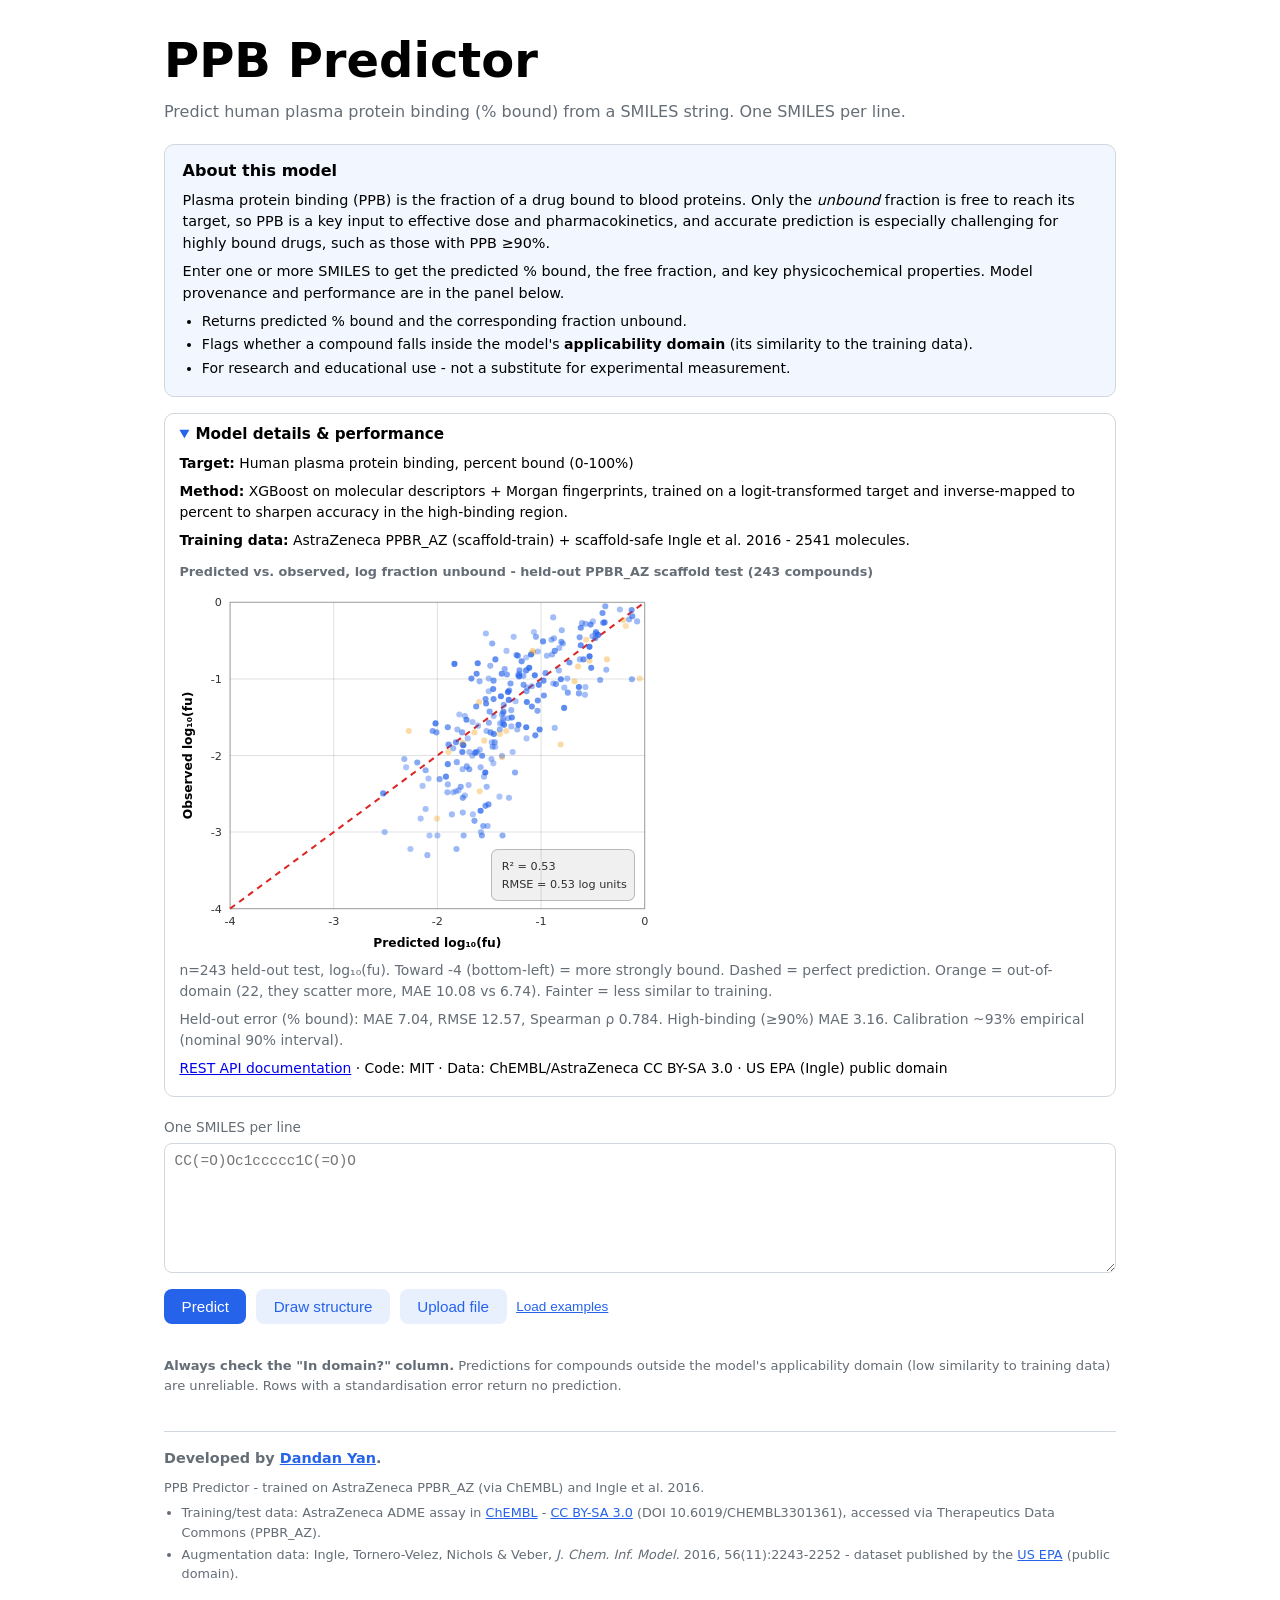
==== commit 628d3e93: "web app content modification" ====
--- a/docs/index.html
+++ b/docs/index.html
@@ -33,6 +33,7 @@
     <div id="modelinfo"><p class="sub">Loading model details…</p></div>
   </details>
 
+  <label for="input" class="input-label">One SMILES per line</label>
   <textarea id="input" spellcheck="false" placeholder="CC(=O)Oc1ccccc1C(=O)O"></textarea>
   <div class="row">
     <button id="go">Predict</button>
@@ -61,11 +62,12 @@
   <details class="legend" id="legend" style="display:none">
     <summary>Column guide</summary>
     <div class="legend-body">
-      <b>PPB (% bound)</b>: predicted % bound (0-100); banded Low/Moderate/High (≥90% = high).
-      <b>Unbound (%)</b>: 100 - PPB.
-      <b>MW</b> mol. weight · <b>LogP</b> lipophilicity (key PPB driver) · <b>TPSA</b> polar surface area (Å²).
+      <b>PPB (% bound)</b>: predicted % bound, banded Low: <70%, Moderate: 70%-90%, High: ≥90%.
+      <b>Unbound (%)</b>: 100-PPB.
+      <b>MW</b>: mol. weight. <b>LogP</b>: lipophilicity (key PPB driver). <b>TPSA</b>: polar surface area (Å²).
       <b>Max train similarity</b>: Tanimoto (0-1) to nearest training compound.
-      <b>In domain?</b>: clears the applicability-domain threshold.
+      <b>In domain?</b>: clears the applicability domain threshold.
+      <b>Status</b>: SMILES standardisation result - <code>ok</code> means a prediction was produced, any other value means the input could not be processed and returns no prediction.
     </div>
   </details>
 
--- a/docs/styles.css
+++ b/docs/styles.css
@@ -2,8 +2,9 @@
 * { box-sizing: border-box; }
 body { font-family: system-ui, -apple-system, Segoe UI, Roboto, sans-serif;
        max-width: 1000px; margin: 0 auto; padding: 1.5rem; line-height: 1.5; }
-h1 { margin: 0 0 .25rem; font-size: 1.5rem; }
+h1 { margin: 0 0 .25rem; font-size: 3.0rem; }
 p.sub { color: var(--muted); margin: 0 0 1.25rem; }
+.input-label { display: block; color: var(--muted); font-size: .85rem; margin-bottom: .35rem; }
 textarea { width: 100%; min-height: 130px; font-family: ui-monospace, monospace;
            font-size: .9rem; padding: .6rem; border: 1px solid var(--edge); border-radius: 8px; }
 .row { display: flex; gap: .6rem; align-items: center; flex-wrap: wrap; margin: .6rem 0 1rem; }
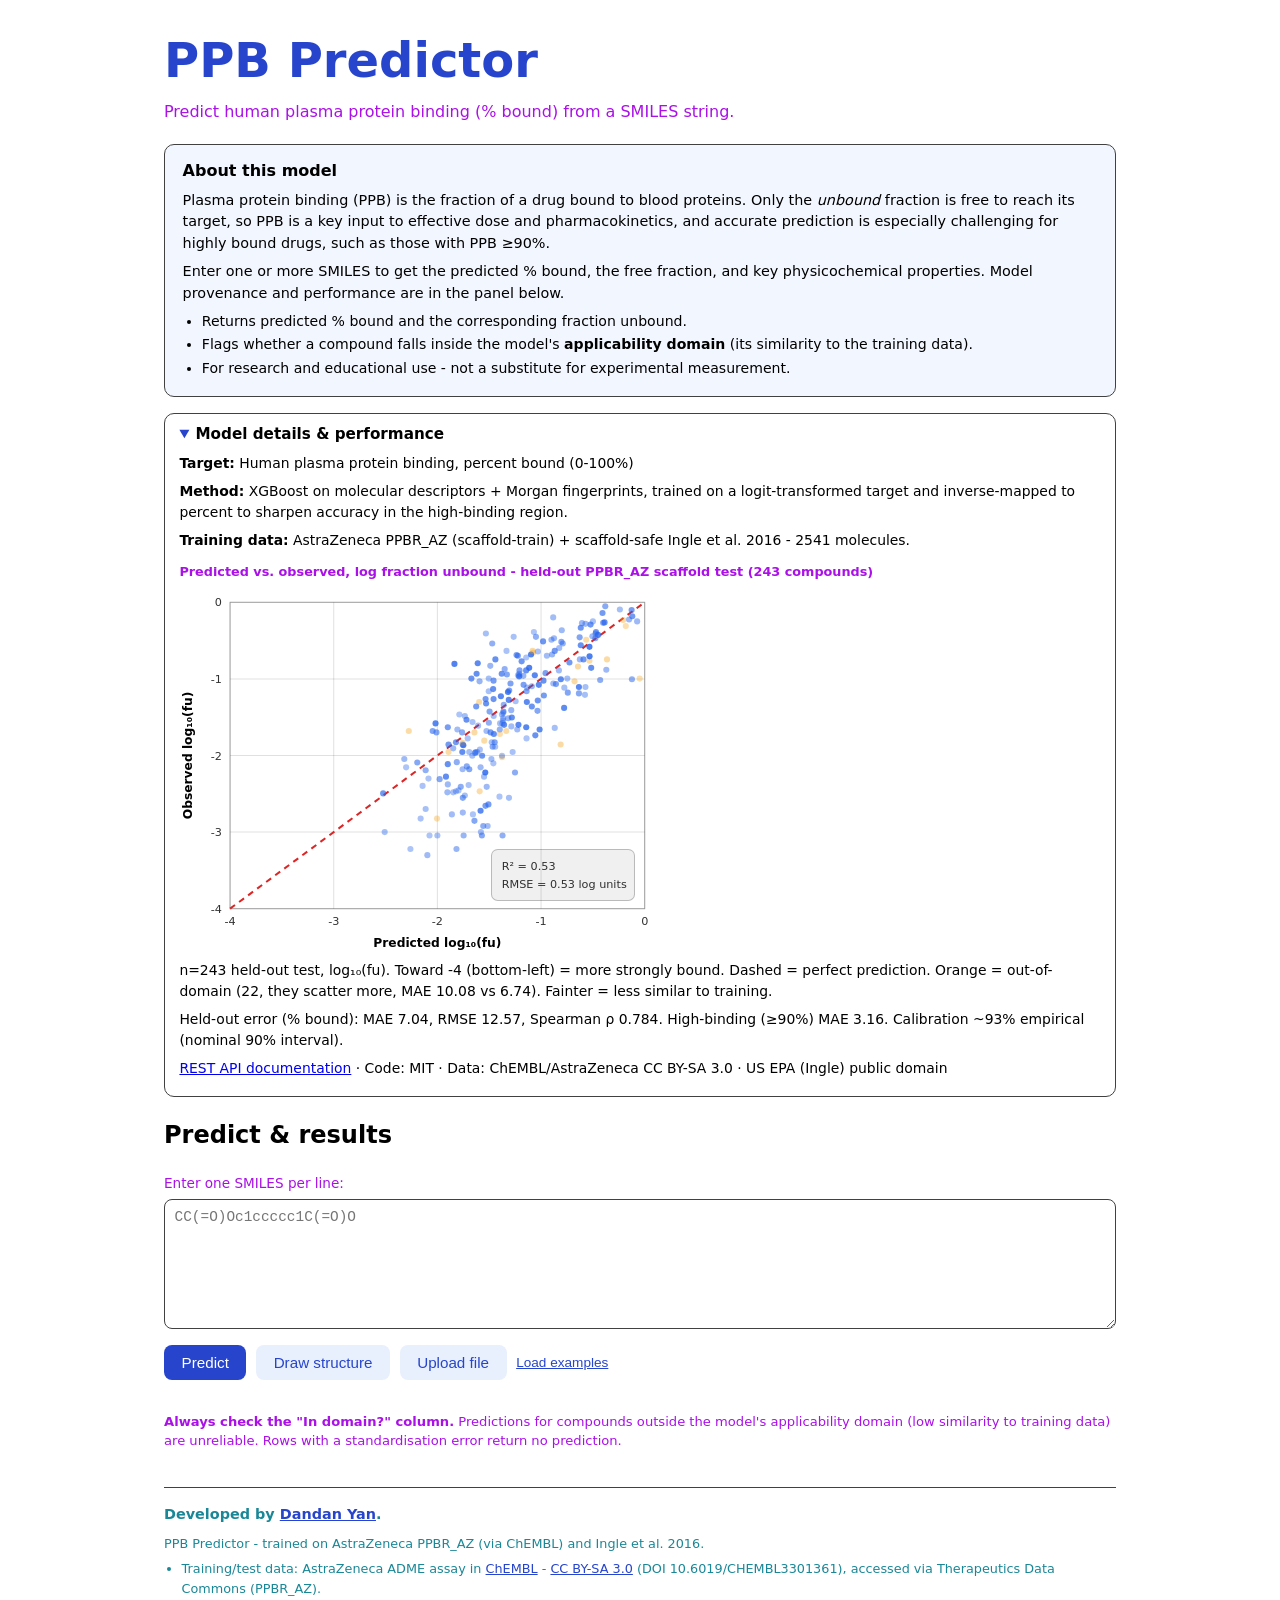
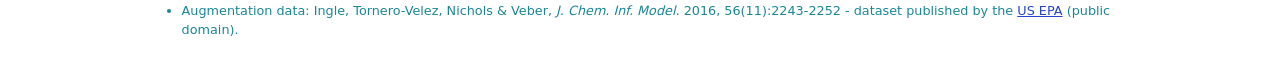
==== commit 66402165: "Modification to web content" ====
--- a/docs/index.html
+++ b/docs/index.html
@@ -8,10 +8,9 @@
 </head>
 <body>
   <h1>PPB Predictor</h1>
-  <p class="sub">Predict human plasma protein binding (% bound) from a SMILES string.
-     One SMILES per line.</p>
+  <p class="sub">Predict human plasma protein binding (% bound) from a SMILES string.</p>
 
-  <section class="intro">
+  <section class="panel intro">
     <h2>About this model</h2>
     <p>Plasma protein binding (PPB) is the fraction of a drug bound to blood
       proteins. Only the <em>unbound</em> fraction is free to reach its target,
@@ -28,12 +27,14 @@
     </ul>
   </section>
 
-  <details class="card" open>
+  <details class="panel card" open>
     <summary>Model details &amp; performance</summary>
     <div id="modelinfo"><p class="sub">Loading model details…</p></div>
   </details>
 
-  <label for="input" class="input-label">One SMILES per line</label>
+  <section class="panel predict">
+  <h2 class="panel-title">Predict &amp; results</h2>
+  <label for="input" class="input-label">Enter one SMILES per line:</label>
   <textarea id="input" spellcheck="false" placeholder="CC(=O)Oc1ccccc1C(=O)O"></textarea>
   <div class="row">
     <button id="go">Predict</button>
@@ -76,8 +77,9 @@
     outside the model's applicability domain (low similarity to training data) are
     unreliable. Rows with a standardisation error return no prediction.
   </p>
+  </section>
 
-  <footer id="footer">
+  <footer id="footer" class="panel foot">
     <p class="dev">Developed by
       <a href="https://github.com/ddyan7" target="_blank" rel="noopener">Dandan Yan</a>.</p>
     <span id="provenance"></span>
--- a/docs/styles.css
+++ b/docs/styles.css
@@ -1,8 +1,8 @@
-:root { color-scheme: light dark; --edge: #d0d7de; --muted: #656d76; --accent: #2563eb; }
+:root { color-scheme: light dark; --edge: #424141; --muted: #aa10e7; --accent: #2745cc; --gold: #1a8797; }
 * { box-sizing: border-box; }
 body { font-family: system-ui, -apple-system, Segoe UI, Roboto, sans-serif;
        max-width: 1000px; margin: 0 auto; padding: 1.5rem; line-height: 1.5; }
-h1 { margin: 0 0 .25rem; font-size: 3.0rem; }
+h1 {color: var(--accent); margin: 0 0 .25rem; font-size: 3.0rem; }
 p.sub { color: var(--muted); margin: 0 0 1.25rem; }
 .input-label { display: block; color: var(--muted); font-size: .85rem; margin-bottom: .35rem; }
 textarea { width: 100%; min-height: 130px; font-family: ui-monospace, monospace;
@@ -52,7 +52,7 @@
 .perf h4 { margin: .7rem 0 .35rem; font-size: .8rem; color: var(--muted); font-weight: 600; }
 #parity { margin: .4rem 0 .2rem; }
 svg.parity { width: 100%; max-width: 480px; height: auto; display: block; }
-.legend { margin-top: .7rem; font-size: .8rem; color: var(--muted); }
+.legend { margin-top: .7rem; font-size: .8rem;}
 .legend summary { cursor: pointer; font-weight: 600; }
 .legend-body { margin-top: .4rem; }
 .legend b { color: inherit; font-weight: 600; }
@@ -60,7 +60,7 @@
 #jsme_container { border: 1px solid var(--edge); border-radius: 8px; width: 380px; max-width: 100%; }
 .toolbar { display: flex; gap: .5rem; align-items: center; margin-top: 1rem; }
 footer { margin-top: 2.25rem; border-top: 1px solid var(--edge);
-         padding-top: 1rem; font-size: .8rem; color: var(--muted); }
+         padding-top: 1rem; font-size: .8rem; color: var(--gold); }
 footer a { color: var(--accent); }
 .dev { margin: 0 0 .5rem; font-size: .9rem; font-weight: 600; color: inherit; }
 .credits { margin: .4rem 0 0; padding-left: 1.1rem; }
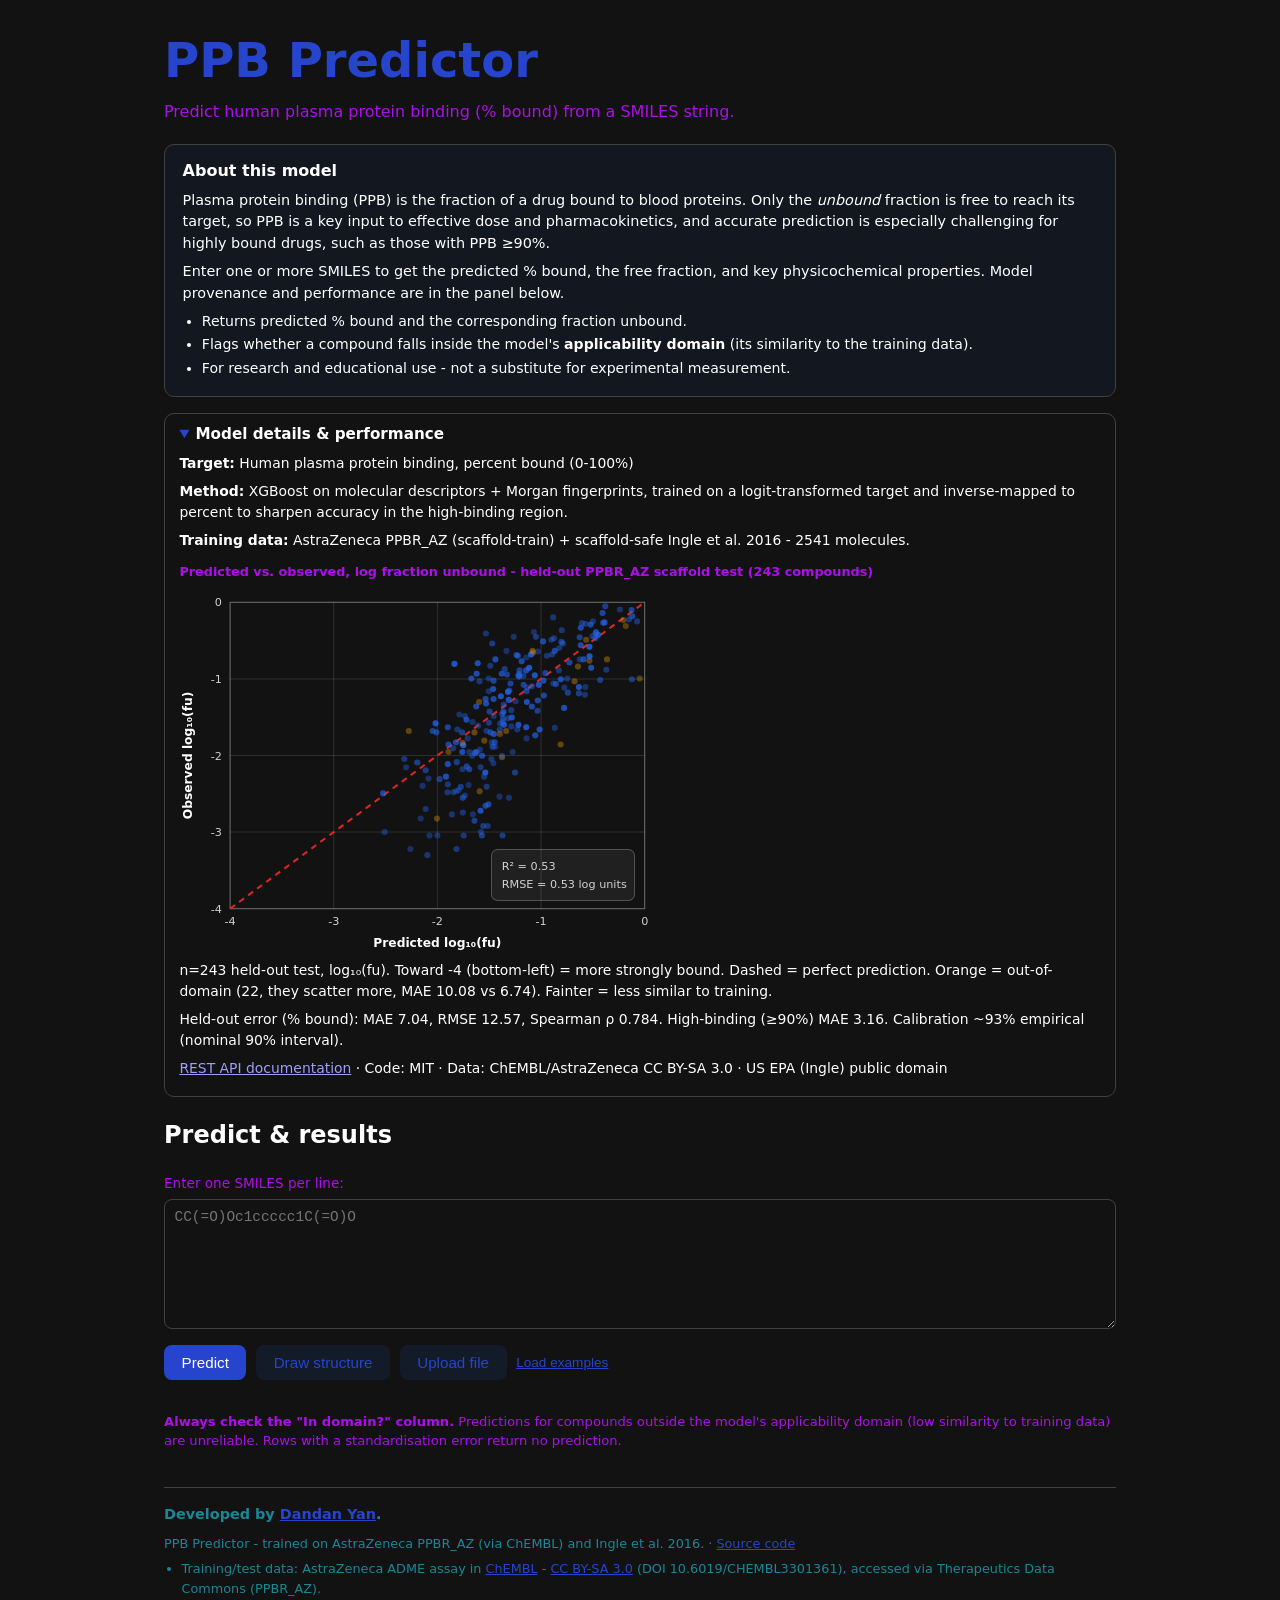
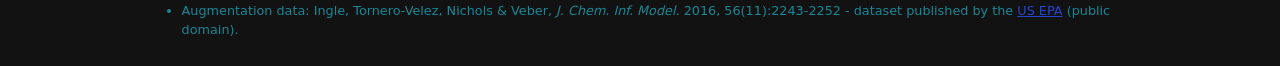
==== commit ce8aacb8: "Added LinkedIn link and source code" ====
--- a/docs/index.html
+++ b/docs/index.html
@@ -4,6 +4,7 @@
 <meta charset="utf-8" />
 <meta name="viewport" content="width=device-width, initial-scale=1" />
 <title>PPB Predictor - Plasma Protein Binding from SMILES</title>
+<link rel="icon" type="image/svg+xml" href="favicon.svg" />
 <link rel="stylesheet" href="styles.css" />
 </head>
 <body>
@@ -81,11 +82,14 @@
 
   <footer id="footer" class="panel foot">
     <p class="dev">Developed by
-      <a href="https://github.com/ddyan7" target="_blank" rel="noopener">Dandan Yan</a>.</p>
+      <a href="https://www.linkedin.com/in/dandan-yan-777ai/" target="_blank" rel="noopener">Dandan Yan</a>.</p>
     <span id="provenance"></span>
   </footer>
 
 <script src="app.js"></script>
 <script type="text/javascript" src="https://jsme-editor.github.io/dist/jsme/jsme.nocache.js"></script>
+<!-- Cloudflare Web Analytics -->
+<script type='module' src='https://static.cloudflareinsights.com/beacon.min.js' data-cf-beacon='{"token": "2940bee4b55f4f23aeaefc09f443183b"}'></script>
+<!-- End Cloudflare Web Analytics -->
 </body>
 </html>
--- a/docs/styles.css
+++ b/docs/styles.css
@@ -1,4 +1,6 @@
-:root { color-scheme: light dark; --edge: #424141; --muted: #aa10e7; --accent: #2745cc; --gold: #1a8797; }
+/* Force the dark theme for every visitor (ignore the OS/browser light preference)
+   so the app always renders with the dark canvas and light text. */
+:root { color-scheme: dark; --edge: #424141; --muted: #aa10e7; --accent: #2745cc; --gold: #1a8797; }
 * { box-sizing: border-box; }
 body { font-family: system-ui, -apple-system, Segoe UI, Roboto, sans-serif;
        max-width: 1000px; margin: 0 auto; padding: 1.5rem; line-height: 1.5; }
@@ -12,6 +14,20 @@
          padding: .55rem 1.1rem; font-size: .95rem; cursor: pointer; }
 button.secondary { background: rgba(37,99,235,.10); color: var(--accent); }
 button:disabled { opacity: .6; cursor: default; }
+/* Prominent "working" state on the Predict button while a request is in flight:
+   a spinner, full opacity (overrides the dimmed disabled look), and a soft pulse. */
+@keyframes ppb-spin { to { transform: rotate(360deg); } }
+@keyframes ppb-pulse { 0%,100% { box-shadow: 0 0 0 0 rgba(39,69,204,.45); }
+                       50% { box-shadow: 0 0 0 6px rgba(39,69,204,0); } }
+button.loading, button.loading:disabled {
+  opacity: 1; cursor: progress; padding-left: 2.5rem;
+  animation: ppb-pulse 1.3s ease-in-out infinite; }
+button.loading::before {
+  content: ""; position: absolute; left: 1.05rem; top: 50%;
+  width: .95rem; height: .95rem; margin-top: -.5rem; box-sizing: border-box;
+  border: 2px solid rgba(255,255,255,.4); border-top-color: #fff;
+  border-radius: 50%; animation: ppb-spin .7s linear infinite; }
+button { position: relative; }
 .link { background: none; color: var(--accent); padding: 0; font-size: .85rem; text-decoration: underline; }
 .results-wrap { overflow-x: auto; }
 table { border-collapse: collapse; width: 100%; font-size: .85rem; margin-top: 1rem; }
@@ -20,7 +36,10 @@
 td.smiles { font-family: ui-monospace, monospace; max-width: 220px;
             overflow: hidden; text-overflow: ellipsis; }
 td.struct { padding: 2px; }
-td.struct svg { display: block; width: 120px; height: 80px; }
+/* RDKit draws the skeleton in black on a transparent background, which vanishes
+   in dark mode - pin a white surface so structures stay legible in both themes. */
+td.struct svg { display: block; width: 120px; height: 80px;
+                background: #fff; border-radius: 4px; }
 td.num { text-align: right; font-variant-numeric: tabular-nums; }
 th.driver, td.driver { background: rgba(37,99,235,.09); }
 td.driver { font-weight: 600; color: var(--accent); }
